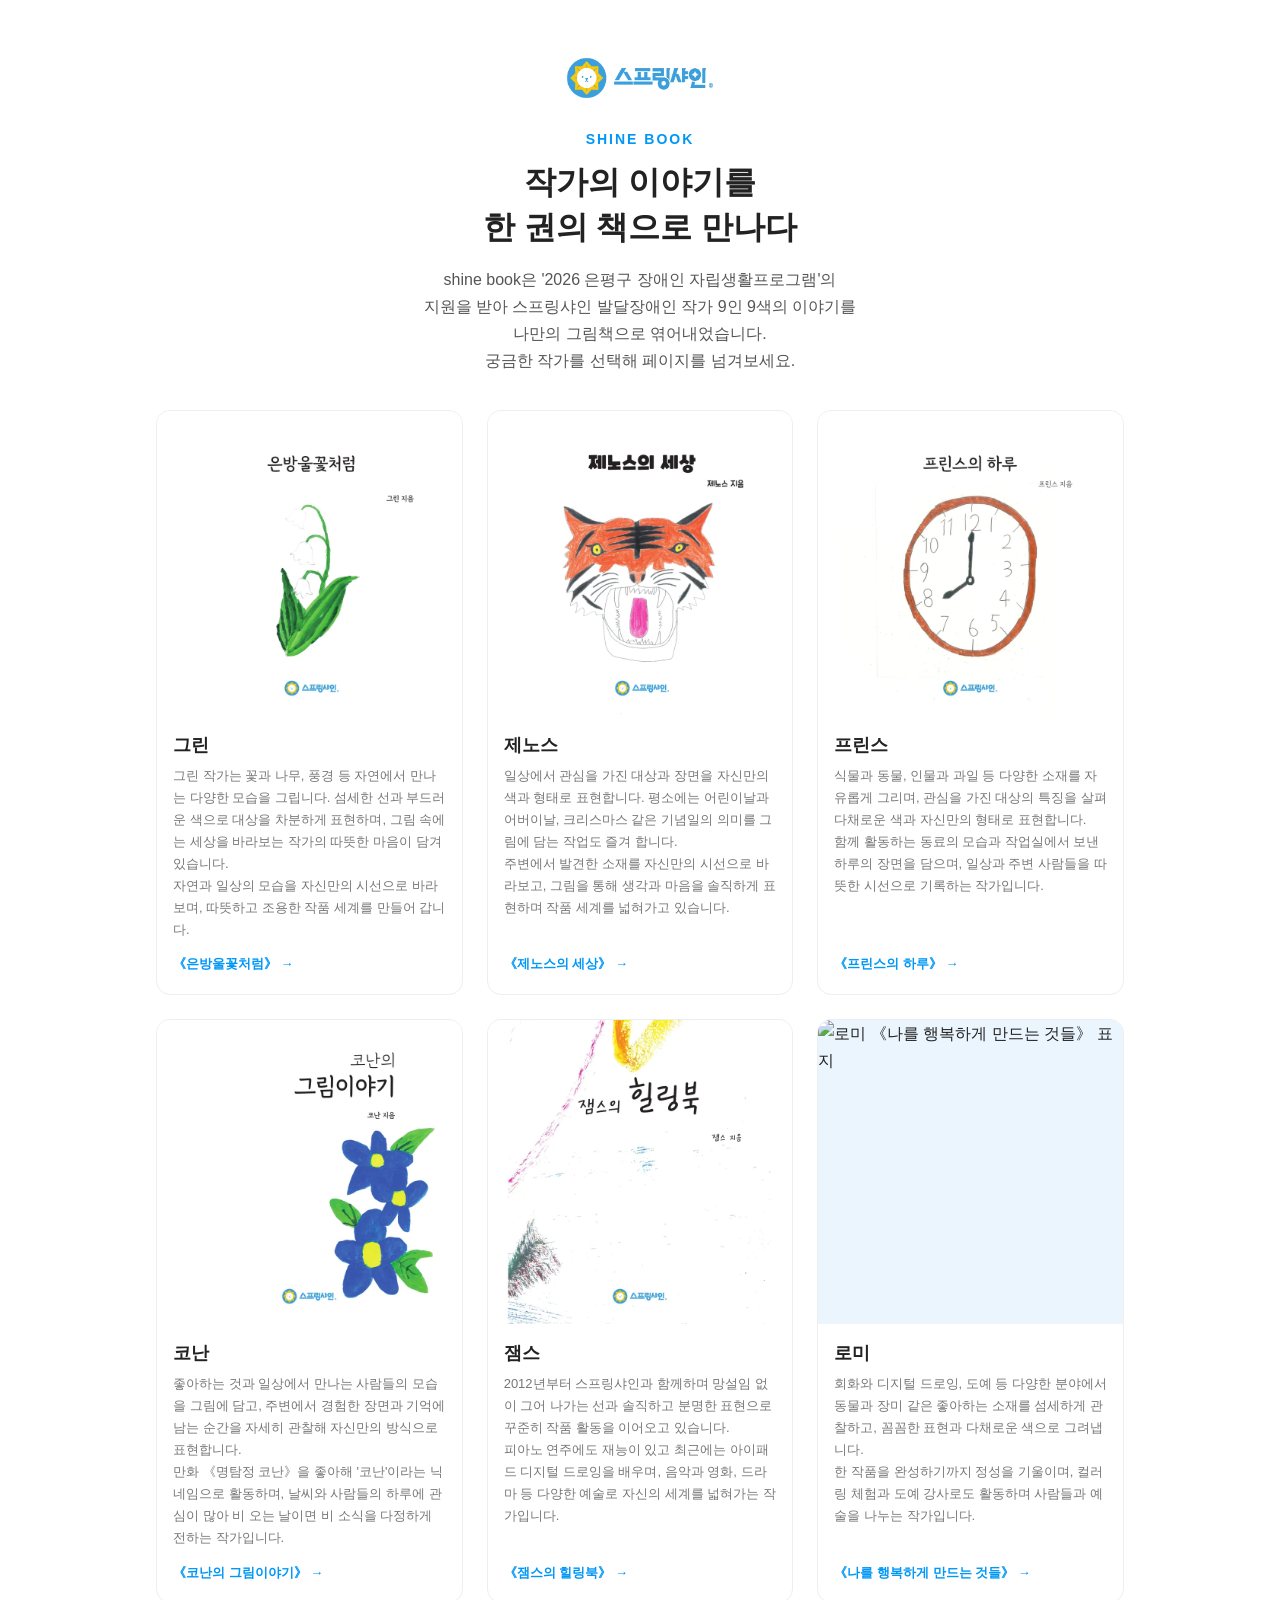
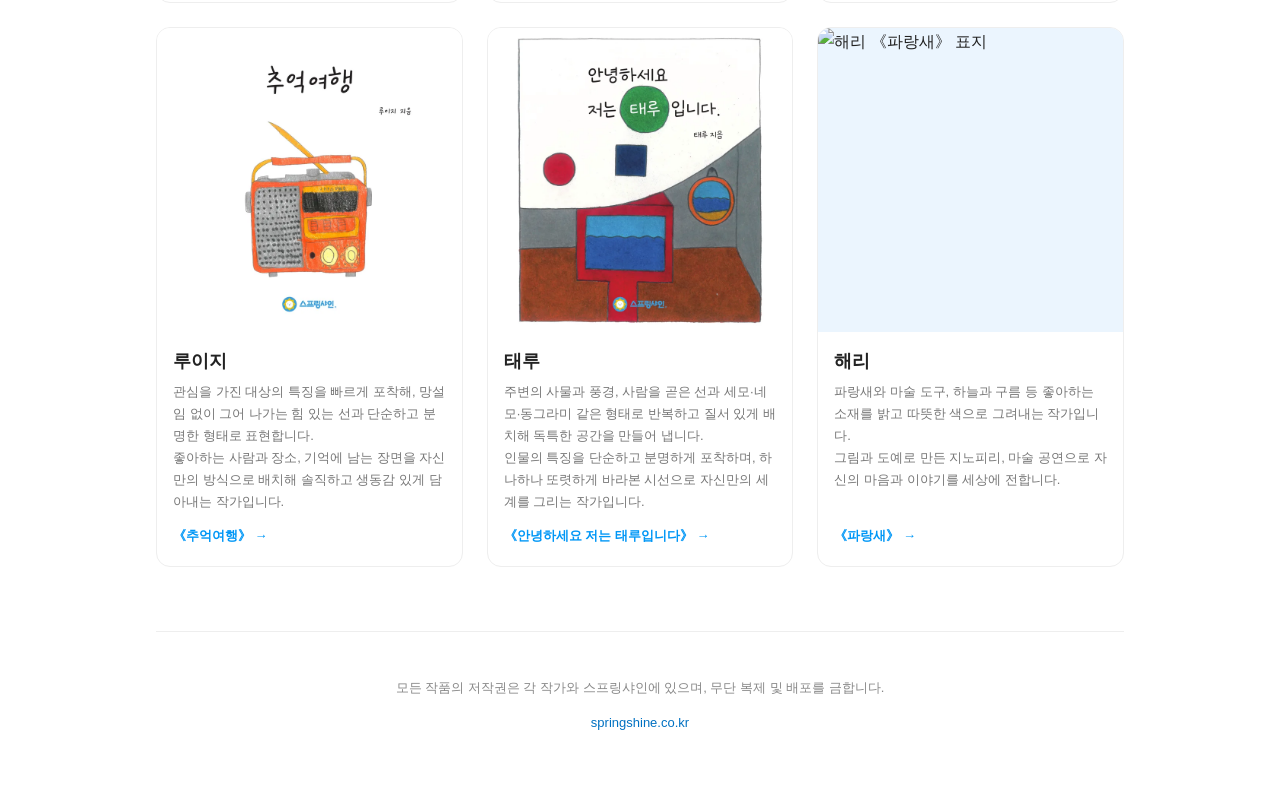
==== index.html @ 05d44f90 "Add files via upload" ====
<!doctype html>
<html lang="ko">
<head>
<meta charset="utf-8">
<meta name="viewport" content="width=device-width, initial-scale=1, viewport-fit=cover">
<title>shine book | 스프링샤인</title>
<meta name="description" content="스프링샤인 발달장애인 작가 9인 9색의 이야기를 나만의 그림책으로 엮은 shine book입니다.">
<meta property="og:type" content="website">
<meta property="og:title" content="shine book | 스프링샤인">
<meta property="og:description" content="작가의 이야기를 한 권의 책으로 만나다. 궁금한 작가를 선택해 페이지를 넘겨보세요.">
<meta property="og:image" content="https://springshine-space.github.io/shinebook_2026/green/thumb.webp">
<style>
  :root{
    --blue:#0097F6; --blue-dark:#0071C2; --blue-pale:#EBF5FE;
    --ink:#222; --sub:#555; --mute:#777; --line:#eee;
  }
  *{box-sizing:border-box}
  html,body{margin:0}
  body{
    font-family:'Pretendard','Noto Sans KR','Apple SD Gothic Neo','Malgun Gothic',sans-serif;
    color:var(--ink); line-height:1.7; background:#fff;
  }
  #sb-wrap{max-width:1000px;margin:0 auto;padding:0 16px}

  /* 머리말 */
  .sb-head{text-align:center;padding:56px 0 36px}
  .sb-logo{display:block;width:150px;height:auto;margin:0 auto 28px}
  .sb-label{margin:0 0 8px;font-size:14px;font-weight:700;letter-spacing:2px;color:var(--blue)}
  .sb-title{margin:0 0 16px;font-size:32px;font-weight:800;line-height:1.4}
  .sb-desc{margin:0;font-size:16px;color:var(--sub)}

  /* 카드 */
  #sb-grid{display:grid;grid-template-columns:repeat(3,1fr);gap:24px;margin:0 0 64px}
  .sb-card{
    display:flex;flex-direction:column;cursor:pointer;background:#fff;
    border:1px solid var(--line);border-radius:14px;overflow:hidden;
    transition:transform .2s,box-shadow .2s;
  }
  .sb-card:hover{transform:translateY(-4px);box-shadow:0 8px 20px rgba(0,151,246,.15)}
  .sb-card:focus-visible{outline:2px solid var(--blue);outline-offset:2px}
  .sb-thumb{width:100%;aspect-ratio:1/1;object-fit:cover;background:var(--blue-pale);display:block}
  .sb-info{padding:14px 16px 18px;display:flex;flex-direction:column;flex:1}
  .sb-name{margin:0 0 4px;font-size:18px;font-weight:700}
  .sb-intro{margin:0 0 12px;font-size:13px;color:var(--mute);white-space:pre-line;flex:1}
  .sb-btn{font-size:13px;font-weight:700;color:var(--blue)}

  .sb-foot{text-align:center;padding:32px 0 64px;border-top:1px solid var(--line);font-size:13px;color:#888}
  .sb-foot a{color:var(--blue-dark);text-decoration:none}

  /* 팝업 */
  #sb-modal{
    display:none;position:fixed;top:0;left:0;right:0;bottom:0;z-index:9999;
    background:rgba(0,0,0,.75);align-items:center;justify-content:center;
    padding:env(safe-area-inset-top) 0 env(safe-area-inset-bottom);
  }
  #sb-modal.open{display:flex}
  #sb-box{position:relative;width:min(1100px,96vw);background:#fff;border-radius:14px;overflow:hidden}
  #sb-bar{display:flex;justify-content:space-between;align-items:center;gap:12px;padding:10px 16px;border-bottom:1px solid var(--line)}
  #sb-modal-name{font-weight:700;font-size:16px;min-width:0;overflow:hidden;text-overflow:ellipsis;white-space:nowrap}
  #sb-modal-name .sb-mt{font-weight:400;color:#666;margin-left:6px}
  #sb-actions{display:flex;align-items:center;flex:none}
  #sb-newtab{font-size:13px;color:var(--blue);margin-right:12px;text-decoration:none}
  #sb-close{background:none;border:0;font-size:30px;line-height:1;cursor:pointer;color:#333;padding:0 4px}
  #sb-close:focus-visible,#sb-newtab:focus-visible{outline:2px solid var(--blue);outline-offset:2px}
  #sb-frame{width:100%;height:min(82vh,820px);border:0;display:block;background:#e6ebef}

  @media (max-width:768px){
    .sb-head{padding:40px 0 24px}
    .sb-logo{width:120px;margin-bottom:22px}
    .sb-title{font-size:24px}
    .sb-desc{font-size:15px}
    #sb-grid{grid-template-columns:repeat(2,1fr);gap:14px}
    .sb-info{padding:12px 12px 14px}
  }
  @media (max-width:480px){
    #sb-grid{grid-template-columns:1fr}
    #sb-newtab{display:none}
    #sb-frame{height:80vh}
  }
  @media (prefers-reduced-motion:reduce){.sb-card{transition:none}.sb-card:hover{transform:none}}
</style>
</head>
<body>
<div id="sb-wrap">
  <header class="sb-head">
    <img class="sb-logo" src="assets/logo.webp" alt="스프링샤인">
    <p class="sb-label">SHINE BOOK</p>
    <h1 class="sb-title">작가의 이야기를<br>한 권의 책으로 만나다</h1>
    <p class="sb-desc">
      shine book은 '2026 은평구 장애인 자립생활프로그램'의<br>
      지원을 받아 스프링샤인 발달장애인 작가 9인 9색의 이야기를<br>
      나만의 그림책으로 엮어내었습니다.<br>
      궁금한 작가를 선택해 페이지를 넘겨보세요.
    </p>
  </header>

  <main id="sb-grid"></main>

  <footer class="sb-foot">
    <p>모든 작품의 저작권은 각 작가와 스프링샤인에 있으며, 무단 복제 및 배포를 금합니다.</p>
    <p><a href="https://springshine.co.kr/" target="_blank" rel="noopener">springshine.co.kr</a></p>
  </footer>
</div>

<!-- 플립북 팝업 (iframe은 팝업을 열 때만 만들고, 닫으면 없앱니다) -->
<div id="sb-modal" role="dialog" aria-modal="true" aria-labelledby="sb-modal-name" aria-hidden="true">
  <div id="sb-box">
    <div id="sb-bar">
      <span id="sb-modal-name"></span>
      <span id="sb-actions">
        <a id="sb-newtab" href="#" target="_blank" rel="noopener">새 창에서 보기 ↗</a>
        <button id="sb-close" type="button" aria-label="닫기">×</button>
      </span>
    </div>
  </div>
</div>

<script>
(function(){
  'use strict';

  // ▼▼▼ 작가가 추가되면 여기에 한 줄을 더하세요 ▼▼▼
  // id : 폴더 이름 (썸네일은 id/thumb.webp, 플립북은 id/ 를 자동으로 사용)
  const writers = [
    {id:"green",  name:"그린",   title:"은방울꽃처럼",
     intro:"그린 작가는 꽃과 나무, 풍경 등 자연에서 만나는 다양한 모습을 그립니다. 섬세한 선과 부드러운 색으로 대상을 차분하게 표현하며, 그림 속에는 세상을 바라보는 작가의 따뜻한 마음이 담겨 있습니다.\n자연과 일상의 모습을 자신만의 시선으로 바라보며, 따뜻하고 조용한 작품 세계를 만들어 갑니다."},
    {id:"zenos",  name:"제노스", title:"제노스의 세상",
     intro:"일상에서 관심을 가진 대상과 장면을 자신만의 색과 형태로 표현합니다. 평소에는 어린이날과 어버이날, 크리스마스 같은 기념일의 의미를 그림에 담는 작업도 즐겨 합니다.\n주변에서 발견한 소재를 자신만의 시선으로 바라보고, 그림을 통해 생각과 마음을 솔직하게 표현하며 작품 세계를 넓혀가고 있습니다."},
    {id:"prince", name:"프린스", title:"프린스의 하루",
     intro:"식물과 동물, 인물과 과일 등 다양한 소재를 자유롭게 그리며, 관심을 가진 대상의 특징을 살펴 다채로운 색과 자신만의 형태로 표현합니다.\n함께 활동하는 동료의 모습과 작업실에서 보낸 하루의 장면을 담으며, 일상과 주변 사람들을 따뜻한 시선으로 기록하는 작가입니다."},
    {id:"conan",  name:"코난",   title:"코난의 그림이야기",
     intro:"좋아하는 것과 일상에서 만나는 사람들의 모습을 그림에 담고, 주변에서 경험한 장면과 기억에 남는 순간을 자세히 관찰해 자신만의 방식으로 표현합니다.\n만화 《명탐정 코난》을 좋아해 '코난'이라는 닉네임으로 활동하며, 날씨와 사람들의 하루에 관심이 많아 비 오는 날이면 비 소식을 다정하게 전하는 작가입니다."},
    {id:"jams",   name:"잼스",   title:"잼스의 힐링북",
     intro:"2012년부터 스프링샤인과 함께하며 망설임 없이 그어 나가는 선과 솔직하고 분명한 표현으로 꾸준히 작품 활동을 이어오고 있습니다.\n피아노 연주에도 재능이 있고 최근에는 아이패드 디지털 드로잉을 배우며, 음악과 영화, 드라마 등 다양한 예술로 자신의 세계를 넓혀가는 작가입니다."},
    {id:"romi",   name:"로미",   title:"나를 행복하게 만드는 것들",
     intro:"회화와 디지털 드로잉, 도예 등 다양한 분야에서 동물과 장미 같은 좋아하는 소재를 섬세하게 관찰하고, 꼼꼼한 표현과 다채로운 색으로 그려냅니다.\n한 작품을 완성하기까지 정성을 기울이며, 컬러링 체험과 도예 강사로도 활동하며 사람들과 예술을 나누는 작가입니다."},
    {id:"luigi",  name:"루이지", title:"추억여행",
     intro:"관심을 가진 대상의 특징을 빠르게 포착해, 망설임 없이 그어 나가는 힘 있는 선과 단순하고 분명한 형태로 표현합니다.\n좋아하는 사람과 장소, 기억에 남는 장면을 자신만의 방식으로 배치해 솔직하고 생동감 있게 담아내는 작가입니다."},
    {id:"taeru",  name:"태루",   title:"안녕하세요 저는 태루입니다",
     intro:"주변의 사물과 풍경, 사람을 곧은 선과 세모·네모·동그라미 같은 형태로 반복하고 질서 있게 배치해 독특한 공간을 만들어 냅니다.\n인물의 특징을 단순하고 분명하게 포착하며, 하나하나 또렷하게 바라본 시선으로 자신만의 세계를 그리는 작가입니다."},
    {id:"hari",   name:"해리",   title:"파랑새",
     intro:"파랑새와 마술 도구, 하늘과 구름 등 좋아하는 소재를 밝고 따뜻한 색으로 그려내는 작가입니다.\n그림과 도예로 만든 지노피리, 마술 공연으로 자신의 마음과 이야기를 세상에 전합니다."}
  ];
  // ▲▲▲ 여기까지 ▲▲▲

  const grid  = document.getElementById('sb-grid');
  const modal = document.getElementById('sb-modal');
  const box   = document.getElementById('sb-box');
  const mName = document.getElementById('sb-modal-name');
  const mLink = document.getElementById('sb-newtab');
  let lastCard = null;   // 팝업을 닫은 뒤 포커스를 되돌릴 카드
  let frame = null;      // 지금 열려 있는 플립북 iframe

  function el(tag, className, text){
    const node = document.createElement(tag);
    if (className) node.className = className;
    if (text) node.textContent = text;
    return node;
  }
  function mountFrame(url){
    unmountFrame();
    frame = document.createElement('iframe');
    frame.id = 'sb-frame';
    frame.title = 'shine book';
    frame.setAttribute('allow', 'fullscreen');
    frame.setAttribute('allowfullscreen', '');
    frame.src = url;                 // 열었을 때만 로딩
    box.appendChild(frame);
  }
  function unmountFrame(){
    if (frame) { frame.remove(); frame = null; }   // 닫으면 로딩 해제
  }
  const bookUrl  = (w) => w.id + '/';
  const findById = (id) => writers.find((w) => w.id === id);

  /* ---------- 카드 만들기 ---------- */
  const cards = {};
  writers.forEach((w) => {
    const card = el('div', 'sb-card');
    card.tabIndex = 0;
    card.setAttribute('role', 'button');
    card.setAttribute('aria-label', w.name + ' 《' + w.title + '》 열기');

    const img = el('img', 'sb-thumb');
    img.src = w.id + '/thumb.webp';
    img.alt = w.name + ' 《' + w.title + '》 표지';
    img.loading = 'lazy';

    const info = el('div', 'sb-info');
    info.appendChild(el('p', 'sb-name', w.name));
    info.appendChild(el('p', 'sb-intro', w.intro));
    info.appendChild(el('span', 'sb-btn', '《' + w.title + '》 →'));

    card.appendChild(img);
    card.appendChild(info);
    card.addEventListener('click', () => openBook(w, card));
    card.addEventListener('keydown', (e) => {
      if (e.key === 'Enter' || e.key === ' ') { e.preventDefault(); openBook(w, card); }
    });
    grid.appendChild(card);
    cards[w.id] = card;
  });

  /* ---------- 팝업 열기·닫기 (화면 표시만) ---------- */
  function show(w){
    mName.textContent = w.name;
    mName.appendChild(el('span', 'sb-mt', '· ' + w.title));
    document.title = w.name + ' · ' + w.title + ' | shine book';
    mLink.href = bookUrl(w);
    mountFrame(bookUrl(w));
    modal.classList.add('open');
    modal.setAttribute('aria-hidden', 'false');
    document.body.style.overflow = 'hidden';
    document.getElementById('sb-close').focus({preventScroll:true});
  }
  function hide(){
    if (!modal.classList.contains('open')) return;
    modal.classList.remove('open');
    modal.setAttribute('aria-hidden', 'true');
    unmountFrame();
    document.title = 'shine book | 스프링샤인';
    document.body.style.overflow = '';
    if (lastCard) lastCard.focus({preventScroll:true});
  }

  /* ---------- 주소(#폴더명)와 연동: 작가별 링크 공유, 뒤로가기로 닫기 ---------- */
  function openBook(w, card){
    lastCard = card || cards[w.id] || null;
    show(w);
    history.pushState({sb:w.id}, '', '#' + w.id);
  }
  function closeBook(){
    if (history.state && history.state.sb) {
      history.back();                // popstate에서 hide() 처리
    } else {
      hide();
      history.replaceState(null, '', location.pathname + location.search);
    }
  }
  window.addEventListener('popstate', () => {
    const w = findById(location.hash.slice(1));
    if (w) { lastCard = cards[w.id]; show(w); } else { hide(); }
  });

  document.getElementById('sb-close').addEventListener('click', closeBook);
  modal.addEventListener('click', (e) => { if (e.target === modal) closeBook(); });
  document.addEventListener('keydown', (e) => {
    if (e.key === 'Escape' && modal.classList.contains('open')) closeBook();
  });
  // 플립북(iframe) 안에서 ESC를 눌렀을 때도 닫히도록: 같은 사이트에서 온 메시지만 받습니다.
  window.addEventListener('message', (e) => {
    if (e.origin === location.origin && e.data && e.data.shinebook === 'close' && modal.classList.contains('open')) closeBook();
  });

  // 주소에 #zenos 처럼 붙어 있으면 바로 열기
  const first = findById(location.hash.slice(1));
  if (first) { lastCard = cards[first.id]; show(first); }
})();
</script>
</body>
</html>
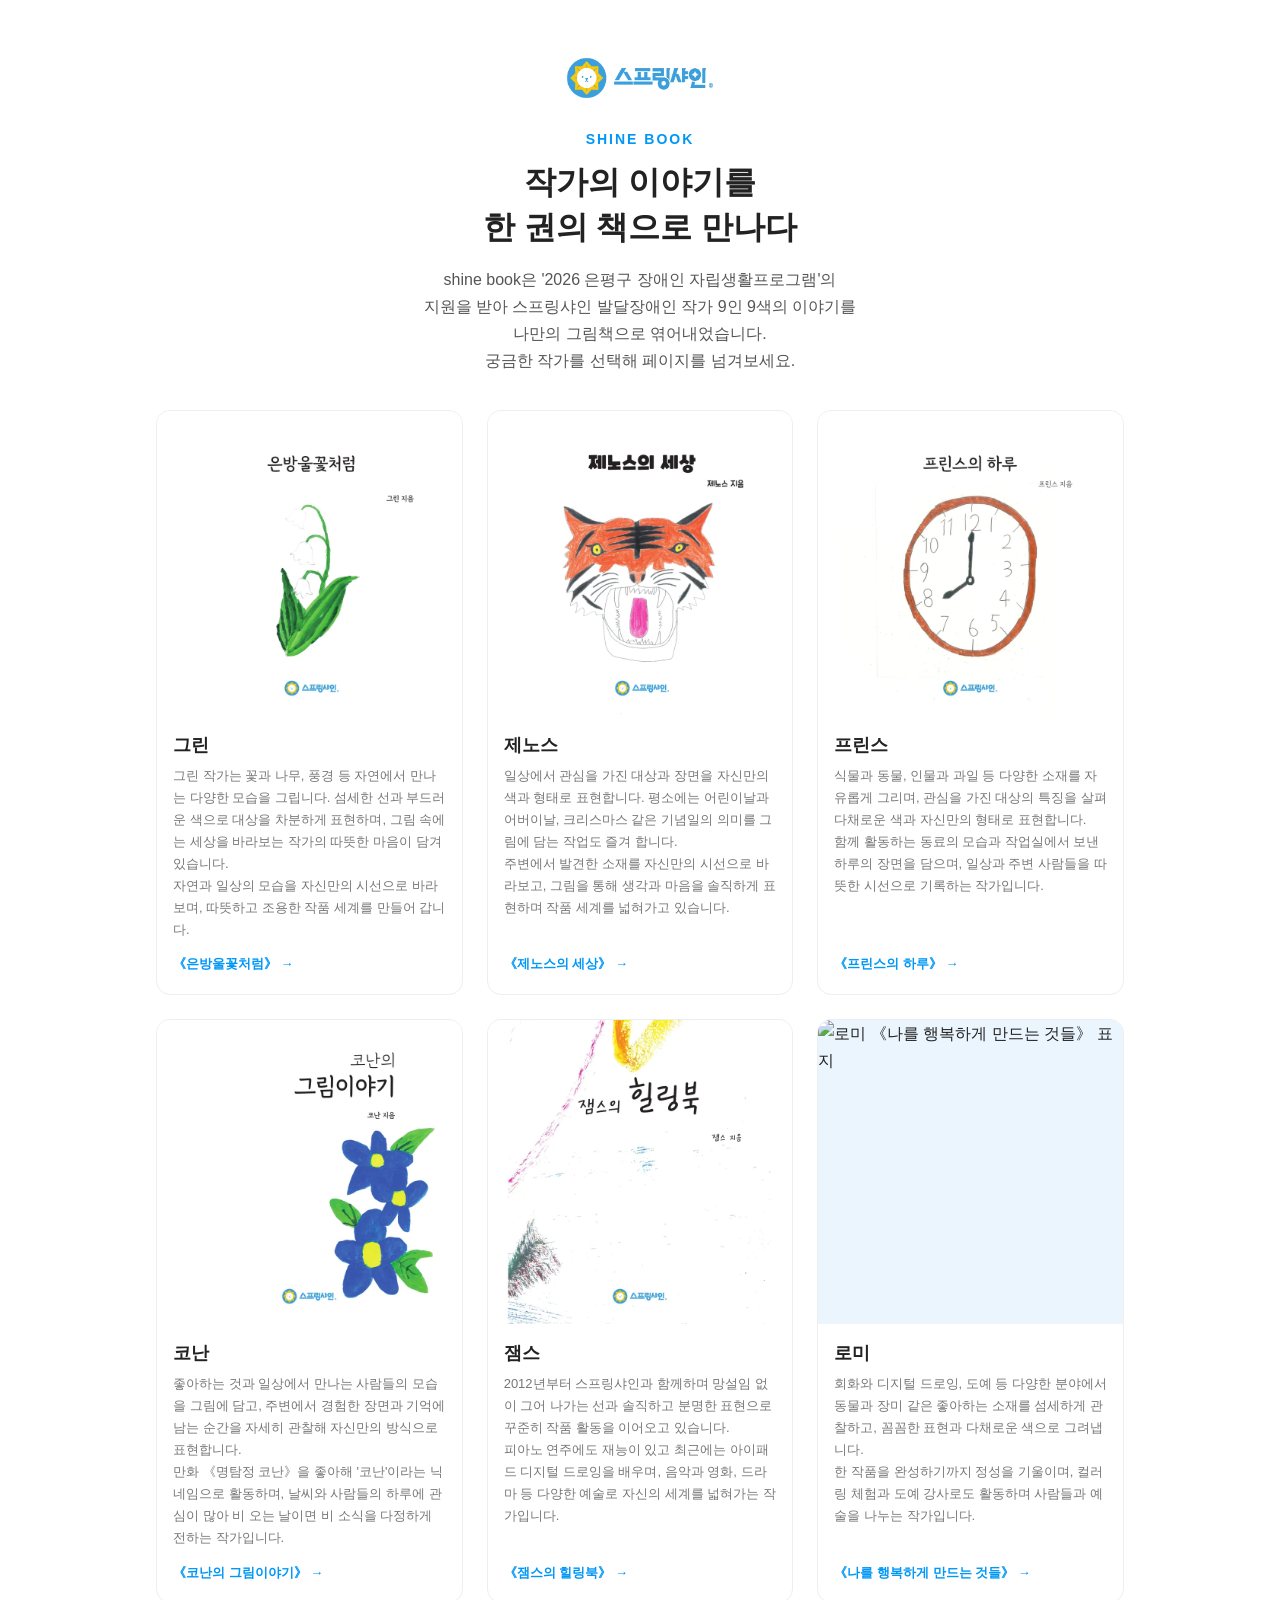
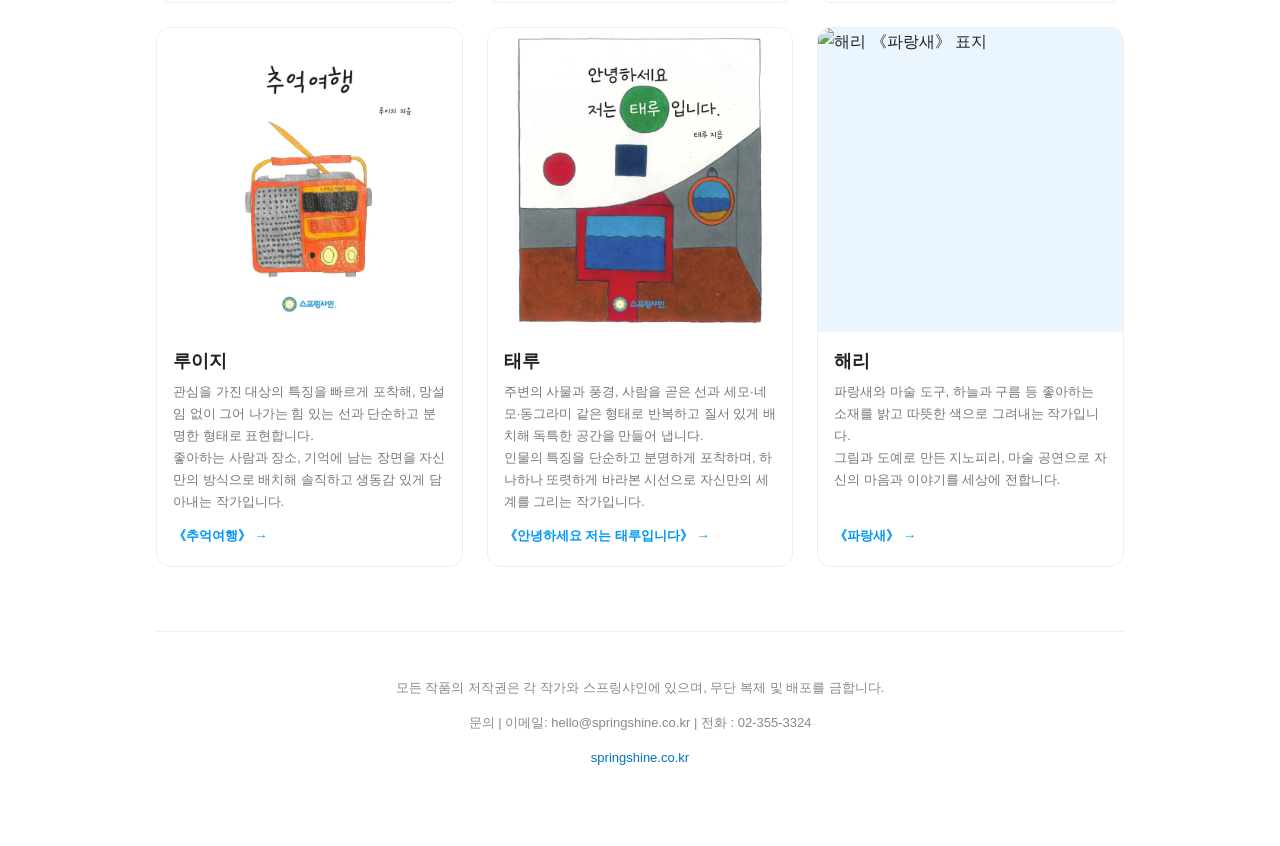
==== commit d84d7325: "Update index.html" ====
--- a/index.html
+++ b/index.html
@@ -98,6 +98,7 @@
 
   <footer class="sb-foot">
     <p>모든 작품의 저작권은 각 작가와 스프링샤인에 있으며, 무단 복제 및 배포를 금합니다.</p>
+    <p>문의 | 이메일: hello@springshine.co.kr | 전화 : 02-355-3324 </p>
     <p><a href="https://springshine.co.kr/" target="_blank" rel="noopener">springshine.co.kr</a></p>
   </footer>
 </div>
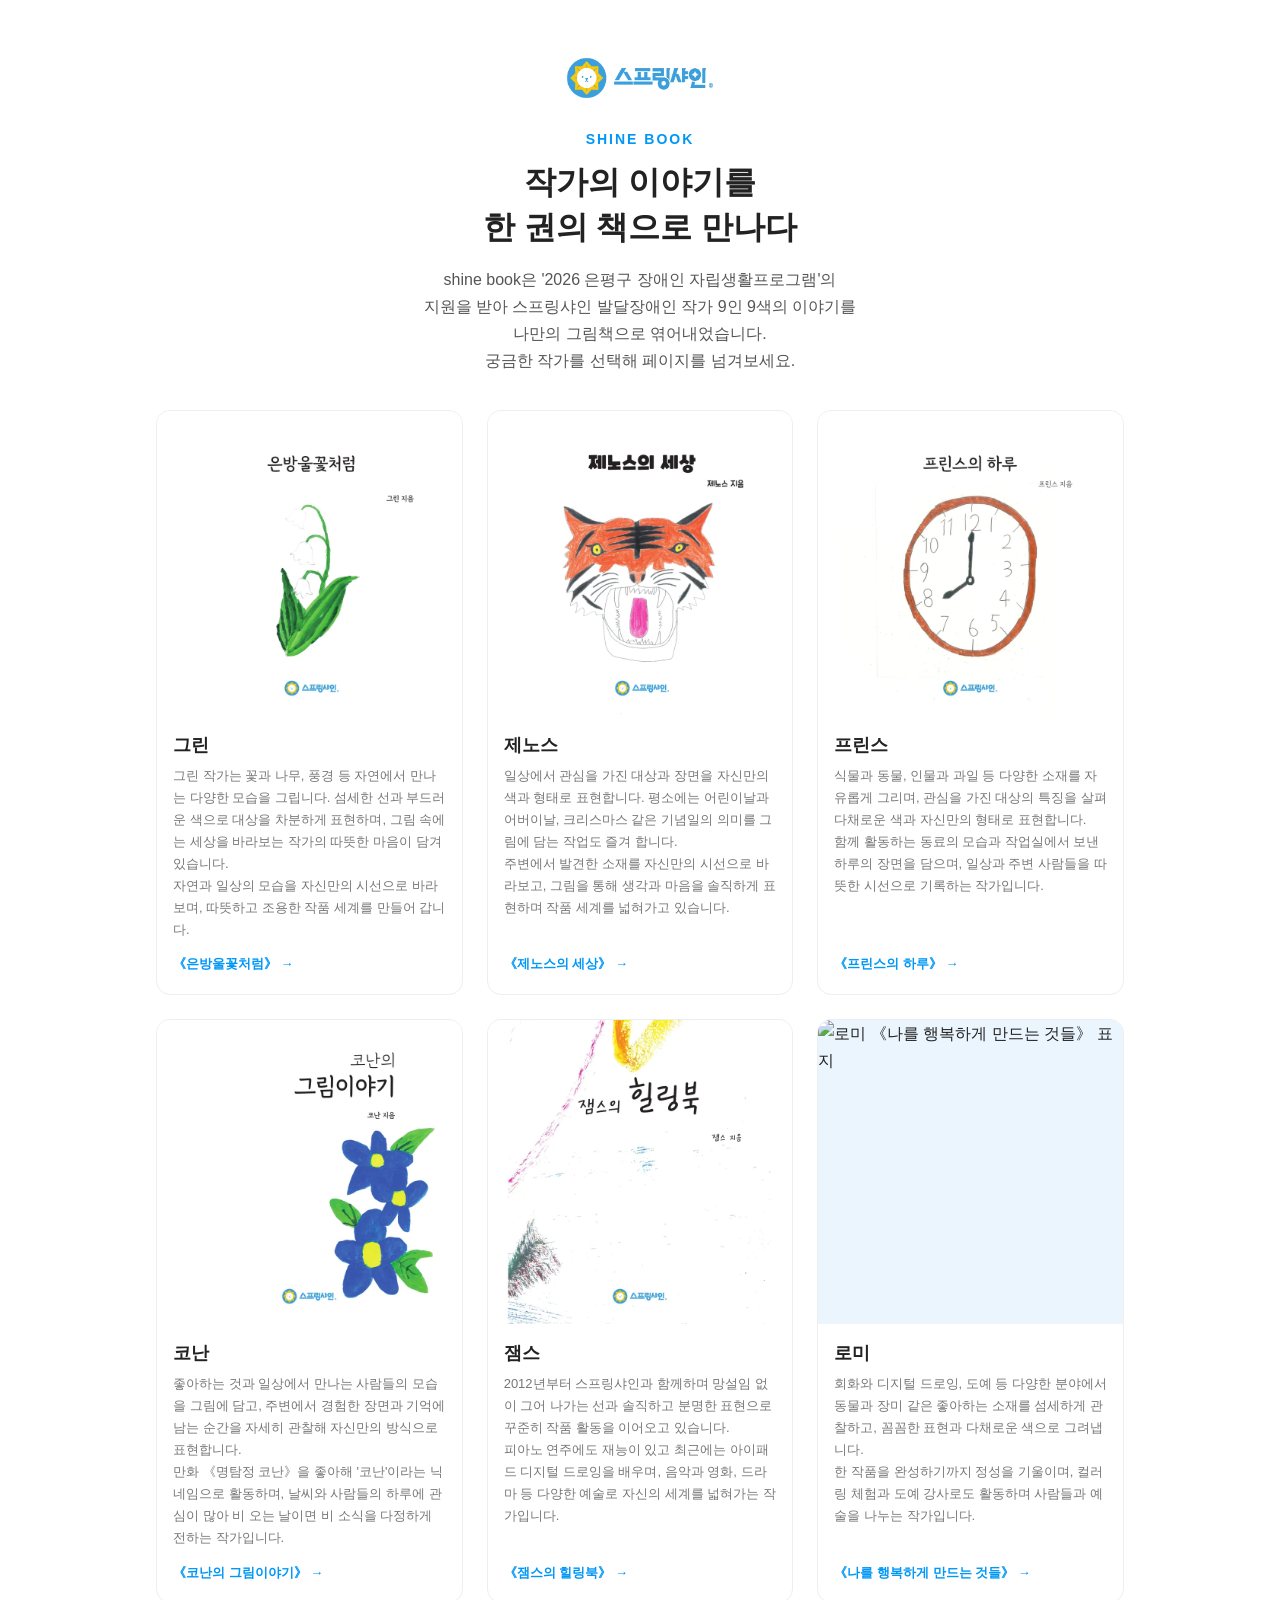
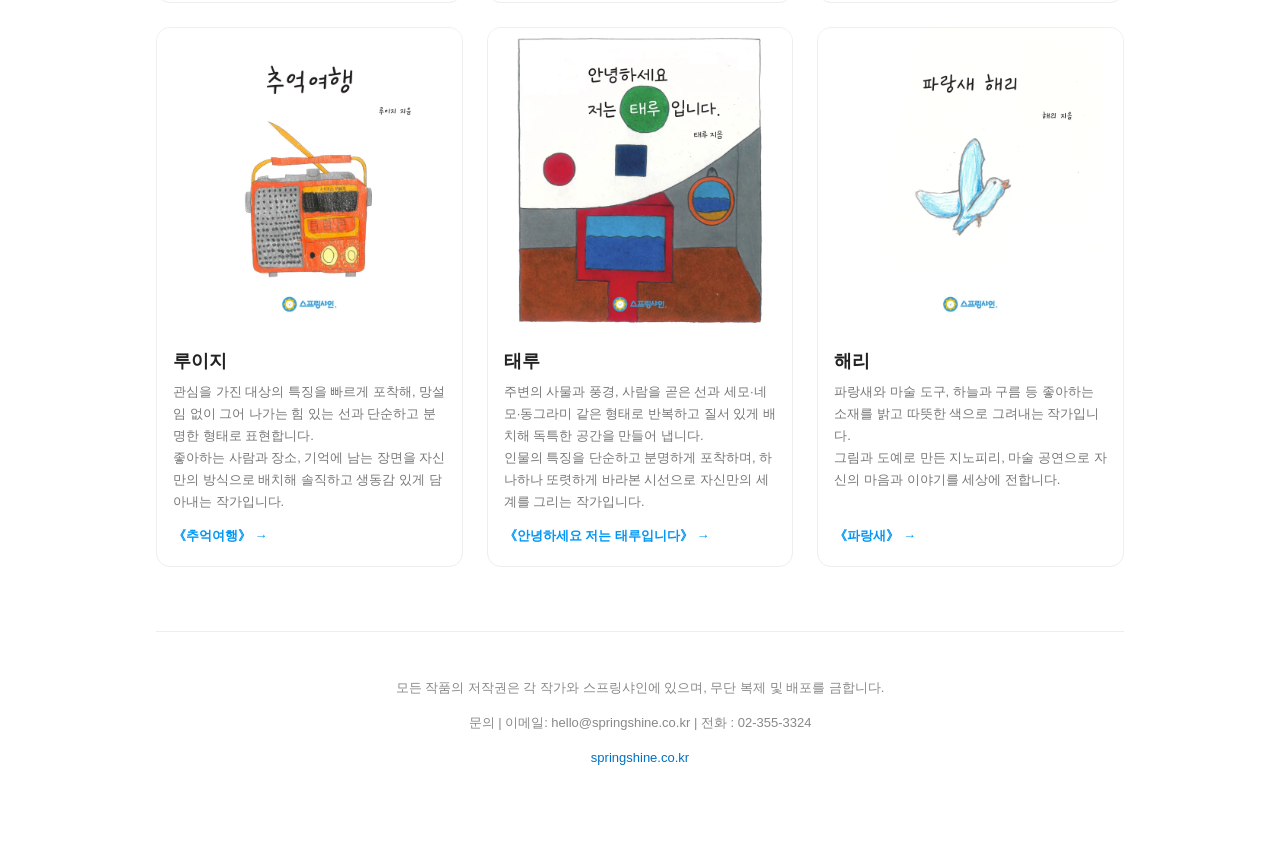
==== commit de51f00a: "Update index.html" ====
--- a/index.html
+++ b/index.html
@@ -133,13 +133,13 @@
      intro:"좋아하는 것과 일상에서 만나는 사람들의 모습을 그림에 담고, 주변에서 경험한 장면과 기억에 남는 순간을 자세히 관찰해 자신만의 방식으로 표현합니다.\n만화 《명탐정 코난》을 좋아해 '코난'이라는 닉네임으로 활동하며, 날씨와 사람들의 하루에 관심이 많아 비 오는 날이면 비 소식을 다정하게 전하는 작가입니다."},
     {id:"jams",   name:"잼스",   title:"잼스의 힐링북",
      intro:"2012년부터 스프링샤인과 함께하며 망설임 없이 그어 나가는 선과 솔직하고 분명한 표현으로 꾸준히 작품 활동을 이어오고 있습니다.\n피아노 연주에도 재능이 있고 최근에는 아이패드 디지털 드로잉을 배우며, 음악과 영화, 드라마 등 다양한 예술로 자신의 세계를 넓혀가는 작가입니다."},
-    {id:"romi",   name:"로미",   title:"나를 행복하게 만드는 것들",
+    {id:"romy",   name:"로미",   title:"나를 행복하게 만드는 것들",
      intro:"회화와 디지털 드로잉, 도예 등 다양한 분야에서 동물과 장미 같은 좋아하는 소재를 섬세하게 관찰하고, 꼼꼼한 표현과 다채로운 색으로 그려냅니다.\n한 작품을 완성하기까지 정성을 기울이며, 컬러링 체험과 도예 강사로도 활동하며 사람들과 예술을 나누는 작가입니다."},
     {id:"luigi",  name:"루이지", title:"추억여행",
      intro:"관심을 가진 대상의 특징을 빠르게 포착해, 망설임 없이 그어 나가는 힘 있는 선과 단순하고 분명한 형태로 표현합니다.\n좋아하는 사람과 장소, 기억에 남는 장면을 자신만의 방식으로 배치해 솔직하고 생동감 있게 담아내는 작가입니다."},
     {id:"taeru",  name:"태루",   title:"안녕하세요 저는 태루입니다",
      intro:"주변의 사물과 풍경, 사람을 곧은 선과 세모·네모·동그라미 같은 형태로 반복하고 질서 있게 배치해 독특한 공간을 만들어 냅니다.\n인물의 특징을 단순하고 분명하게 포착하며, 하나하나 또렷하게 바라본 시선으로 자신만의 세계를 그리는 작가입니다."},
-    {id:"hari",   name:"해리",   title:"파랑새",
+    {id:"harry",   name:"해리",   title:"파랑새",
      intro:"파랑새와 마술 도구, 하늘과 구름 등 좋아하는 소재를 밝고 따뜻한 색으로 그려내는 작가입니다.\n그림과 도예로 만든 지노피리, 마술 공연으로 자신의 마음과 이야기를 세상에 전합니다."}
   ];
   // ▲▲▲ 여기까지 ▲▲▲
